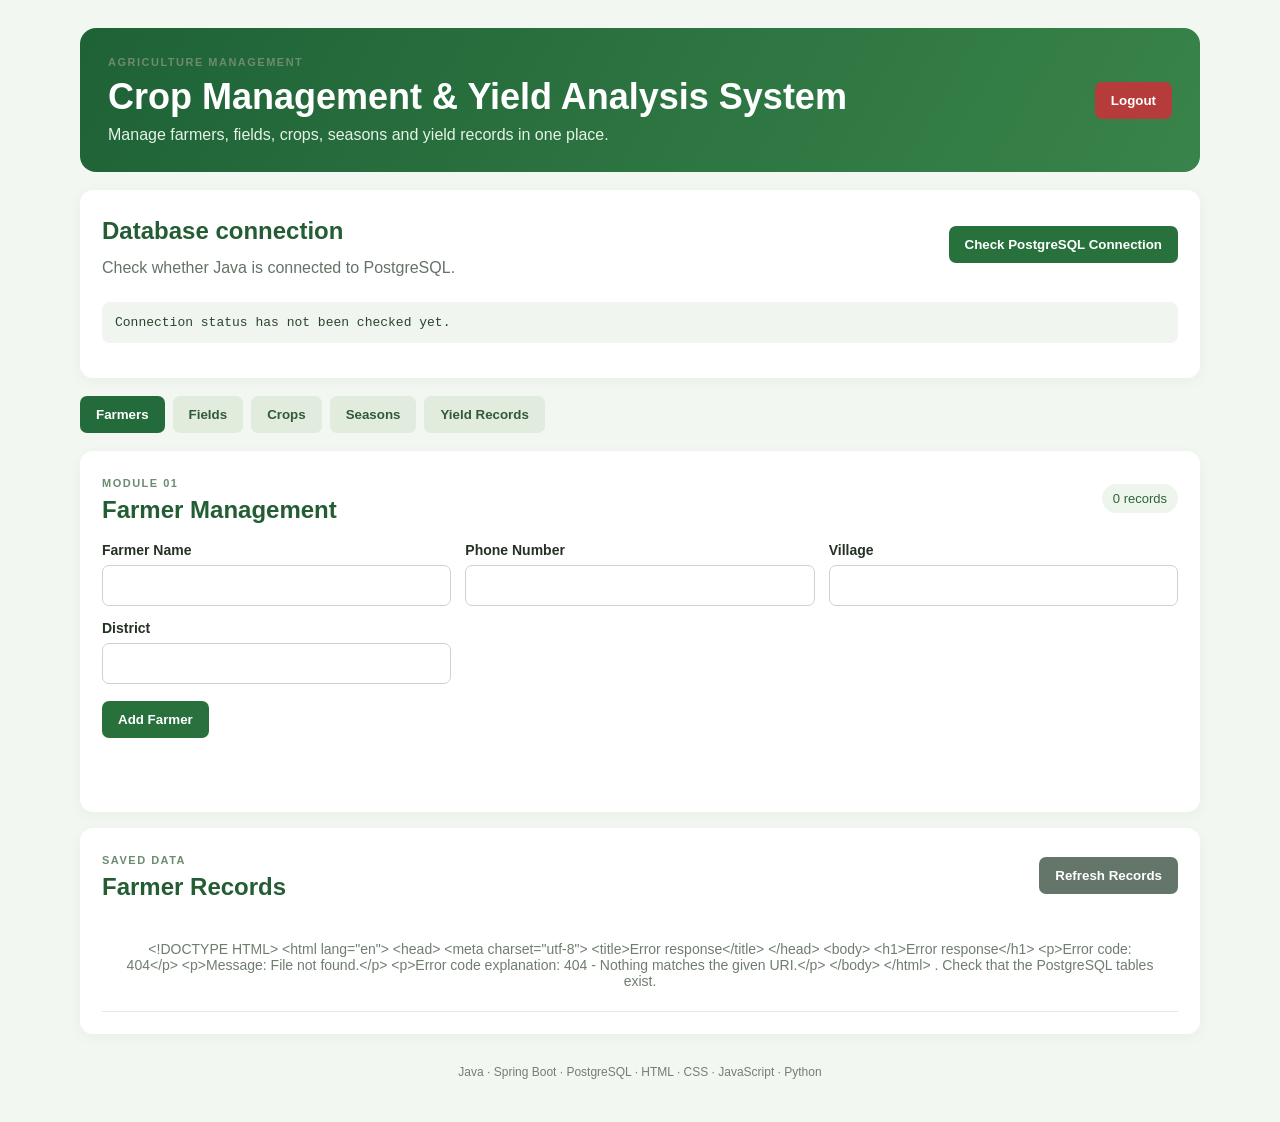
==== src/main/resources/static/index.html @ 635ce9d0 "Prepare agriculture crop management project" ====
<!DOCTYPE html>
<html lang="en">
<head>
  <meta charset="UTF-8"><meta name="viewport" content="width=device-width, initial-scale=1.0">
  <title>Agriculture Crop Management and Yield Analysis</title><link rel="stylesheet" href="style.css">
</head>
<body>
  <main class="container">
    <header class="dashboard-header"><div><div class="eyebrow">AGRICULTURE MANAGEMENT</div><h1>Crop Management & Yield Analysis System</h1><p>Manage farmers, fields, crops, seasons and yield records in one place.</p></div><form action="/api/auth/logout" method="post"><button type="submit" class="logout-button">Logout</button></form></header>
    <section class="panel connection"><div><h2>Database connection</h2><p>Check whether Java is connected to PostgreSQL.</p></div><button id="healthButton" type="button">Check PostgreSQL Connection</button><pre id="healthResult">Connection status has not been checked yet.</pre></section>
    <nav id="moduleTabs" class="tabs" aria-label="Project modules">
      <button class="tab active" data-module="farmers">Farmers</button><button class="tab" data-module="fields">Fields</button><button class="tab" data-module="crops">Crops</button><button class="tab" data-module="seasons">Seasons</button><button class="tab" data-module="yield-records">Yield Records</button>
    </nav>
    <section class="panel">
      <div class="section-heading"><div><span class="eyebrow" id="moduleEyebrow">MODULE 01</span><h2 id="formTitle">Farmer Management</h2></div><span class="count" id="recordCount">0 records</span></div>
      <form id="recordForm"><input type="hidden" id="recordId"><div id="formFields" class="form-grid"></div><div class="form-actions"><button type="submit" id="saveButton">Add Farmer</button><button type="button" class="secondary" id="cancelButton" hidden>Cancel Edit</button></div></form>
      <p id="formMessage" role="status" aria-live="polite"></p>
    </section>
    <section class="panel">
      <div class="section-heading"><div><span class="eyebrow">SAVED DATA</span><h2 id="tableTitle">Farmer Records</h2></div><button type="button" class="secondary" id="refreshButton">Refresh Records</button></div>
      <div class="table-wrap"><table><thead id="tableHead"></thead><tbody id="tableBody"><tr><td>Loading records...</td></tr></tbody></table></div>
    </section>
    <footer>Java · Spring Boot · PostgreSQL · HTML · CSS · JavaScript · Python</footer>
  </main>
  <script src="script.js"></script>
</body></html>
---- src/main/resources/static/style.css ----
:root{font-family:Arial,sans-serif;color:#243124;background:#f3f7f1}*{box-sizing:border-box}body{margin:0}.container{width:min(1120px,94%);margin:28px auto}header{background:linear-gradient(120deg,#1e6236,#39844a);color:white;padding:28px;border-radius:16px;margin-bottom:18px}header h1{margin:8px 0;font-size:clamp(24px,4vw,36px)}header p{margin:0;color:#e5f3e5}.eyebrow{font-size:11px;letter-spacing:1.5px;font-weight:700;color:#6c8b70}.panel{background:white;padding:22px;border-radius:13px;margin:16px 0;box-shadow:0 3px 14px #17351c0b}.panel h2{margin:5px 0 14px;color:#245d34}.connection{display:grid;grid-template-columns:1fr auto;align-items:center;gap:12px}.connection p{margin:0;color:#657267}.connection pre{grid-column:1/-1}button{border:0;background:#28713d;color:white;padding:11px 16px;border-radius:7px;cursor:pointer;font-weight:600}button:hover{filter:brightness(.94)}button:disabled{opacity:.5;cursor:not-allowed}.secondary{background:#64766a}.danger{background:#b63c3c}.tabs{display:flex;flex-wrap:wrap;gap:8px;margin:18px 0}.tab{background:#e1ecdf;color:#31593a}.tab.active{background:#246b3b;color:white}.section-heading{display:flex;justify-content:space-between;gap:15px;align-items:center;margin-bottom:18px}.section-heading h2{margin:5px 0 0}.count{background:#edf5ed;color:#31633b;padding:7px 11px;border-radius:20px;font-size:13px}.form-grid{display:grid;grid-template-columns:repeat(3,minmax(0,1fr));gap:14px}label{display:grid;gap:7px;font-weight:600;font-size:14px}input,select{width:100%;padding:11px;border:1px solid #cbd5c9;border-radius:7px;background:white;font-size:15px;color:#243124}input:focus,select:focus{outline:2px solid #9ac4a1;border-color:#438652}.form-actions{margin-top:17px}.form-actions button{margin-right:6px}#formMessage{font-weight:600;color:#28713d;min-height:20px}pre{background:#f1f5f0;padding:13px;border-radius:8px;white-space:pre-wrap;overflow-wrap:anywhere;color:#29452e}.table-wrap{overflow-x:auto}table{width:100%;border-collapse:collapse;min-width:600px}th,td{text-align:left;border-bottom:1px solid #e4eae2;padding:12px 10px;font-size:14px}th{background:#edf5ed;color:#315b38}td button{padding:7px 10px;margin:2px;font-size:12px}.empty{text-align:center;color:#6f7d70;padding:22px}footer{text-align:center;color:#718071;font-size:12px;padding:15px}@media(max-width:720px){.connection{grid-template-columns:1fr}.connection button{justify-self:start}.form-grid{grid-template-columns:1fr 1fr}.panel{padding:16px}}@media(max-width:480px){.form-grid{grid-template-columns:1fr}.section-heading{align-items:flex-start;flex-direction:column}}

.dashboard-header{display:flex;justify-content:space-between;align-items:center;gap:20px}.logout-button{background:#b63c3c;white-space:nowrap}@media(max-width:480px){.dashboard-header{align-items:flex-start;flex-direction:column}}
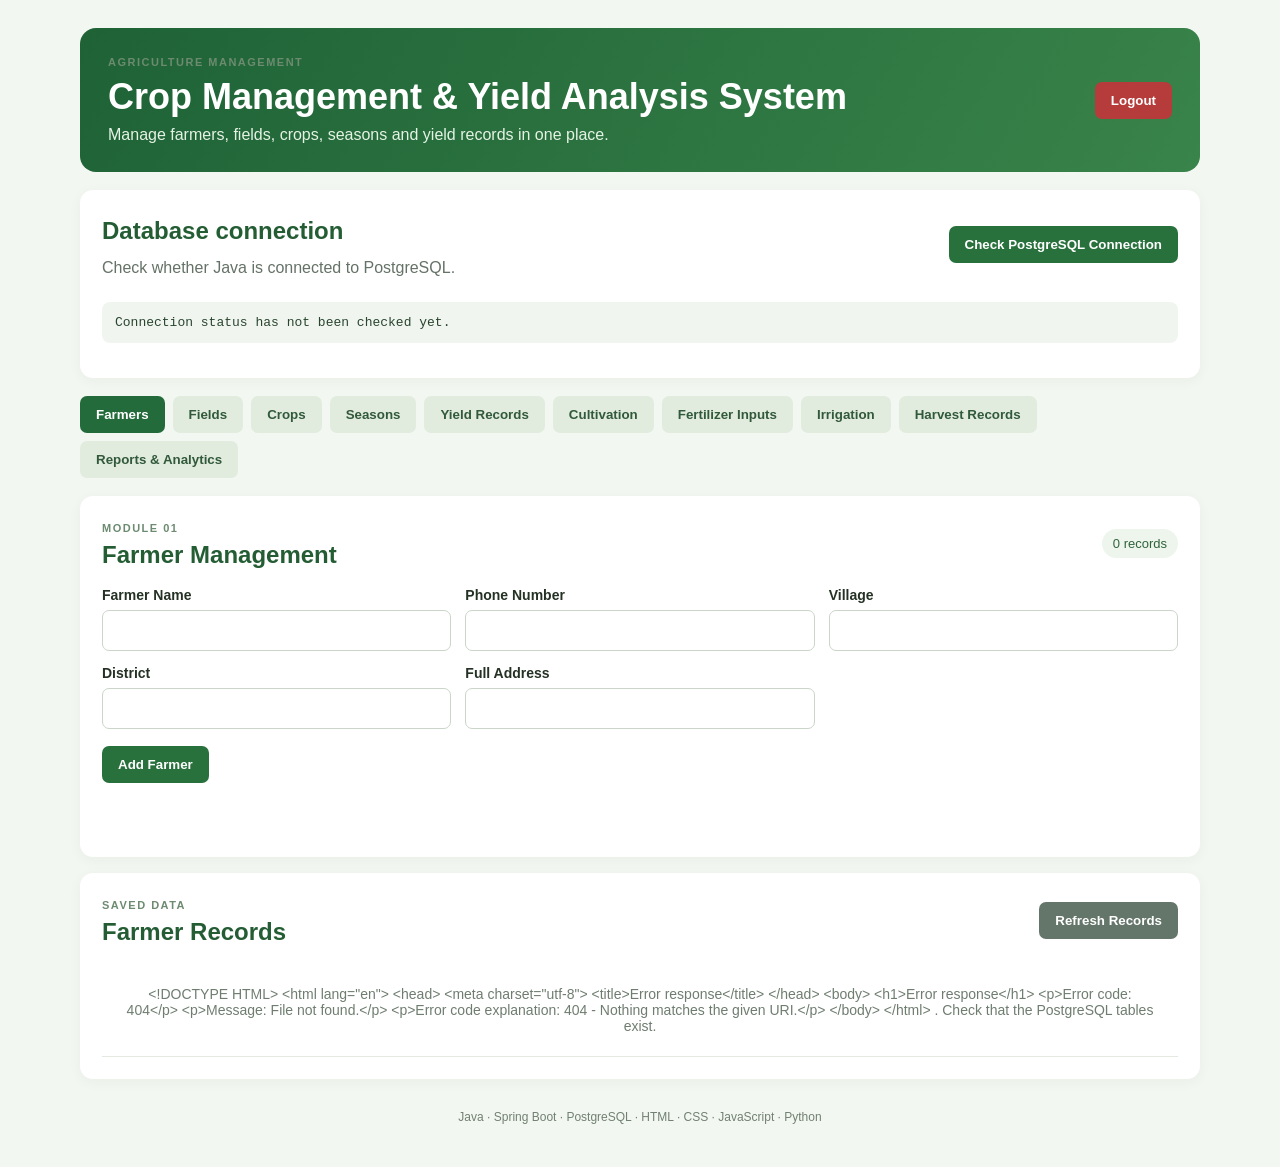
==== commit bddfd4c8: "Add agriculture activity and reports features" ====
--- a/src/main/resources/static/index.html
+++ b/src/main/resources/static/index.html
@@ -9,14 +9,26 @@
     <header class="dashboard-header"><div><div class="eyebrow">AGRICULTURE MANAGEMENT</div><h1>Crop Management & Yield Analysis System</h1><p>Manage farmers, fields, crops, seasons and yield records in one place.</p></div><form action="/api/auth/logout" method="post"><button type="submit" class="logout-button">Logout</button></form></header>
     <section class="panel connection"><div><h2>Database connection</h2><p>Check whether Java is connected to PostgreSQL.</p></div><button id="healthButton" type="button">Check PostgreSQL Connection</button><pre id="healthResult">Connection status has not been checked yet.</pre></section>
     <nav id="moduleTabs" class="tabs" aria-label="Project modules">
-      <button class="tab active" data-module="farmers">Farmers</button><button class="tab" data-module="fields">Fields</button><button class="tab" data-module="crops">Crops</button><button class="tab" data-module="seasons">Seasons</button><button class="tab" data-module="yield-records">Yield Records</button>
+      <button class="tab active" data-module="farmers">Farmers</button><button class="tab" data-module="fields">Fields</button><button class="tab" data-module="crops">Crops</button><button class="tab" data-module="seasons">Seasons</button><button class="tab" data-module="yield-records">Yield Records</button><button class="tab" data-module="cultivation">Cultivation</button><button class="tab" data-module="fertilizers">Fertilizer Inputs</button><button class="tab" data-module="irrigation">Irrigation</button><button class="tab" data-module="harvests">Harvest Records</button><button class="tab" data-module="reports">Reports & Analytics</button>
     </nav>
-    <section class="panel">
+    <section id="reportsPanel" class="panel" hidden>
+  <div class="section-heading">
+    <div>
+      <span class="eyebrow">PROJECT ANALYTICS</span>
+      <h2>Reports & Analytics</h2>
+      <p>Overview of harvest, expenses, revenue and farm productivity.</p>
+    </div>
+    <button type="button" id="reportsRefreshButton">Refresh Reports</button>
+  </div>
+  <p id="reportsMessage" role="status"></p>
+  <div id="reportsCards" class="reports-grid"></div>
+</section>
+<section id="managementPanel" class="panel">
       <div class="section-heading"><div><span class="eyebrow" id="moduleEyebrow">MODULE 01</span><h2 id="formTitle">Farmer Management</h2></div><span class="count" id="recordCount">0 records</span></div>
       <form id="recordForm"><input type="hidden" id="recordId"><div id="formFields" class="form-grid"></div><div class="form-actions"><button type="submit" id="saveButton">Add Farmer</button><button type="button" class="secondary" id="cancelButton" hidden>Cancel Edit</button></div></form>
       <p id="formMessage" role="status" aria-live="polite"></p>
     </section>
-    <section class="panel">
+    <section id="recordsPanel" class="panel">
       <div class="section-heading"><div><span class="eyebrow">SAVED DATA</span><h2 id="tableTitle">Farmer Records</h2></div><button type="button" class="secondary" id="refreshButton">Refresh Records</button></div>
       <div class="table-wrap"><table><thead id="tableHead"></thead><tbody id="tableBody"><tr><td>Loading records...</td></tr></tbody></table></div>
     </section>
--- a/src/main/resources/static/style.css
+++ b/src/main/resources/static/style.css
@@ -1,3 +1,58 @@
-:root{font-family:Arial,sans-serif;color:#243124;background:#f3f7f1}*{box-sizing:border-box}body{margin:0}.container{width:min(1120px,94%);margin:28px auto}header{background:linear-gradient(120deg,#1e6236,#39844a);color:white;padding:28px;border-radius:16px;margin-bottom:18px}header h1{margin:8px 0;font-size:clamp(24px,4vw,36px)}header p{margin:0;color:#e5f3e5}.eyebrow{font-size:11px;letter-spacing:1.5px;font-weight:700;color:#6c8b70}.panel{background:white;padding:22px;border-radius:13px;margin:16px 0;box-shadow:0 3px 14px #17351c0b}.panel h2{margin:5px 0 14px;color:#245d34}.connection{display:grid;grid-template-columns:1fr auto;align-items:center;gap:12px}.connection p{margin:0;color:#657267}.connection pre{grid-column:1/-1}button{border:0;background:#28713d;color:white;padding:11px 16px;border-radius:7px;cursor:pointer;font-weight:600}button:hover{filter:brightness(.94)}button:disabled{opacity:.5;cursor:not-allowed}.secondary{background:#64766a}.danger{background:#b63c3c}.tabs{display:flex;flex-wrap:wrap;gap:8px;margin:18px 0}.tab{background:#e1ecdf;color:#31593a}.tab.active{background:#246b3b;color:white}.section-heading{display:flex;justify-content:space-between;gap:15px;align-items:center;margin-bottom:18px}.section-heading h2{margin:5px 0 0}.count{background:#edf5ed;color:#31633b;padding:7px 11px;border-radius:20px;font-size:13px}.form-grid{display:grid;grid-template-columns:repeat(3,minmax(0,1fr));gap:14px}label{display:grid;gap:7px;font-weight:600;font-size:14px}input,select{width:100%;padding:11px;border:1px solid #cbd5c9;border-radius:7px;background:white;font-size:15px;color:#243124}input:focus,select:focus{outline:2px solid #9ac4a1;border-color:#438652}.form-actions{margin-top:17px}.form-actions button{margin-right:6px}#formMessage{font-weight:600;color:#28713d;min-height:20px}pre{background:#f1f5f0;padding:13px;border-radius:8px;white-space:pre-wrap;overflow-wrap:anywhere;color:#29452e}.table-wrap{overflow-x:auto}table{width:100%;border-collapse:collapse;min-width:600px}th,td{text-align:left;border-bottom:1px solid #e4eae2;padding:12px 10px;font-size:14px}th{background:#edf5ed;color:#315b38}td button{padding:7px 10px;margin:2px;font-size:12px}.empty{text-align:center;color:#6f7d70;padding:22px}footer{text-align:center;color:#718071;font-size:12px;padding:15px}@media(max-width:720px){.connection{grid-template-columns:1fr}.connection button{justify-self:start}.form-grid{grid-template-columns:1fr 1fr}.panel{padding:16px}}@media(max-width:480px){.form-grid{grid-template-columns:1fr}.section-heading{align-items:flex-start;flex-direction:column}}
+﻿:root{font-family:Arial,sans-serif;color:#243124;background:#f3f7f1}*{box-sizing:border-box}body{margin:0}.container{width:min(1120px,94%);margin:28px auto}header{background:linear-gradient(120deg,#1e6236,#39844a);color:white;padding:28px;border-radius:16px;margin-bottom:18px}header h1{margin:8px 0;font-size:clamp(24px,4vw,36px)}header p{margin:0;color:#e5f3e5}.eyebrow{font-size:11px;letter-spacing:1.5px;font-weight:700;color:#6c8b70}.panel{background:white;padding:22px;border-radius:13px;margin:16px 0;box-shadow:0 3px 14px #17351c0b}.panel h2{margin:5px 0 14px;color:#245d34}.connection{display:grid;grid-template-columns:1fr auto;align-items:center;gap:12px}.connection p{margin:0;color:#657267}.connection pre{grid-column:1/-1}button{border:0;background:#28713d;color:white;padding:11px 16px;border-radius:7px;cursor:pointer;font-weight:600}button:hover{filter:brightness(.94)}button:disabled{opacity:.5;cursor:not-allowed}.secondary{background:#64766a}.danger{background:#b63c3c}.tabs{display:flex;flex-wrap:wrap;gap:8px;margin:18px 0}.tab{background:#e1ecdf;color:#31593a}.tab.active{background:#246b3b;color:white}.section-heading{display:flex;justify-content:space-between;gap:15px;align-items:center;margin-bottom:18px}.section-heading h2{margin:5px 0 0}.count{background:#edf5ed;color:#31633b;padding:7px 11px;border-radius:20px;font-size:13px}.form-grid{display:grid;grid-template-columns:repeat(3,minmax(0,1fr));gap:14px}label{display:grid;gap:7px;font-weight:600;font-size:14px}input,select{width:100%;padding:11px;border:1px solid #cbd5c9;border-radius:7px;background:white;font-size:15px;color:#243124}input:focus,select:focus{outline:2px solid #9ac4a1;border-color:#438652}.form-actions{margin-top:17px}.form-actions button{margin-right:6px}#formMessage{font-weight:600;color:#28713d;min-height:20px}pre{background:#f1f5f0;padding:13px;border-radius:8px;white-space:pre-wrap;overflow-wrap:anywhere;color:#29452e}.table-wrap{overflow-x:auto}table{width:100%;border-collapse:collapse;min-width:600px}th,td{text-align:left;border-bottom:1px solid #e4eae2;padding:12px 10px;font-size:14px}th{background:#edf5ed;color:#315b38}td button{padding:7px 10px;margin:2px;font-size:12px}.empty{text-align:center;color:#6f7d70;padding:22px}footer{text-align:center;color:#718071;font-size:12px;padding:15px}@media(max-width:720px){.connection{grid-template-columns:1fr}.connection button{justify-self:start}.form-grid{grid-template-columns:1fr 1fr}.panel{padding:16px}}@media(max-width:480px){.form-grid{grid-template-columns:1fr}.section-heading{align-items:flex-start;flex-direction:column}}
 
 .dashboard-header{display:flex;justify-content:space-between;align-items:center;gap:20px}.logout-button{background:#b63c3c;white-space:nowrap}@media(max-width:480px){.dashboard-header{align-items:flex-start;flex-direction:column}}
+
+/* Reports and Analytics Dashboard */
+.reports-grid {
+  display: grid;
+  grid-template-columns: repeat(3, minmax(0, 1fr));
+  gap: 16px;
+  margin-top: 20px;
+}
+
+.report-card {
+  background: #f4f8f2;
+  border: 1px solid #dce9da;
+  border-radius: 12px;
+  padding: 20px;
+  min-width: 0;
+}
+
+.report-label {
+  color: #54715a;
+  font-size: 14px;
+  margin: 0 0 12px;
+}
+
+.report-value {
+  color: #216b38;
+  font-size: 23px;
+  font-weight: 700;
+  overflow-wrap: anywhere;
+  margin: 0 0 9px;
+}
+
+.report-note {
+  color: #718071;
+  font-size: 12px;
+  margin: 0;
+  line-height: 1.5;
+}
+
+#reportsMessage {
+  color: #28713d;
+  font-weight: 600;
+  min-height: 20px;
+}
+
+@media(max-width:720px) {
+  .reports-grid {
+    grid-template-columns: repeat(2, minmax(0, 1fr));
+  }
+}
+
+@media(max-width:480px) {
+  .reports-grid {
+    grid-template-columns: 1fr;
+  }
+}
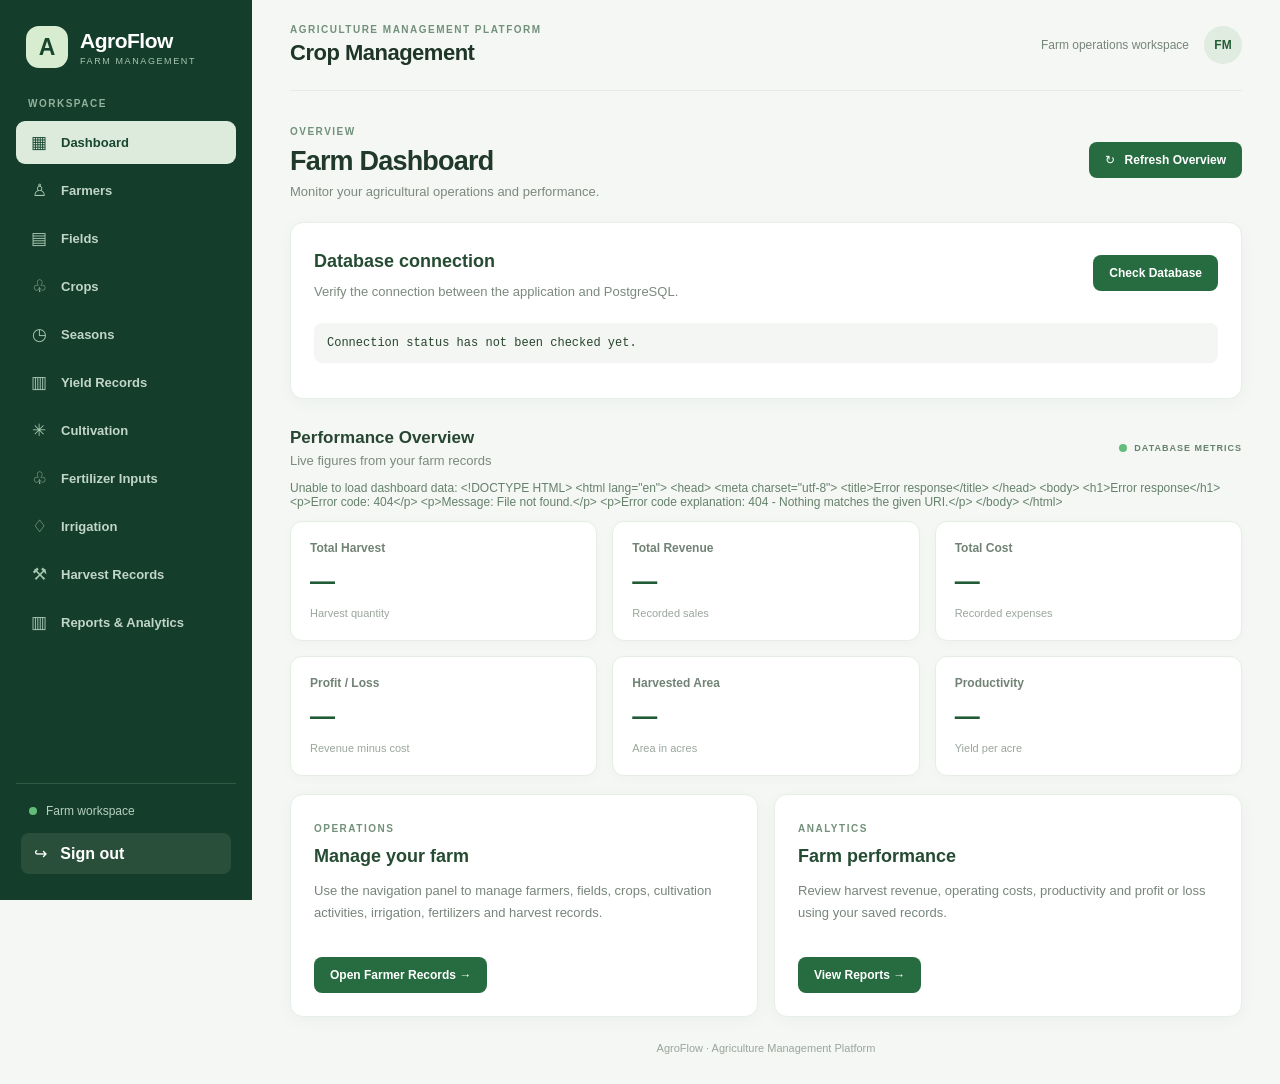
==== commit f91c8ece: "Redesign agriculture dashboard with modern SaaS UI" ====
--- a/src/main/resources/static/index.html
+++ b/src/main/resources/static/index.html
@@ -1,38 +1,140 @@
-<!DOCTYPE html>
+﻿<!DOCTYPE html>
 <html lang="en">
 <head>
-  <meta charset="UTF-8"><meta name="viewport" content="width=device-width, initial-scale=1.0">
-  <title>Agriculture Crop Management and Yield Analysis</title><link rel="stylesheet" href="style.css">
+  <meta charset="UTF-8">
+  <meta name="viewport" content="width=device-width, initial-scale=1.0">
+  <meta name="theme-color" content="#153d2b">
+  <title>AgroFlow | Agriculture Management</title>
+  <link rel="stylesheet" href="style.css">
 </head>
 <body>
-  <main class="container">
-    <header class="dashboard-header"><div><div class="eyebrow">AGRICULTURE MANAGEMENT</div><h1>Crop Management & Yield Analysis System</h1><p>Manage farmers, fields, crops, seasons and yield records in one place.</p></div><form action="/api/auth/logout" method="post"><button type="submit" class="logout-button">Logout</button></form></header>
-    <section class="panel connection"><div><h2>Database connection</h2><p>Check whether Java is connected to PostgreSQL.</p></div><button id="healthButton" type="button">Check PostgreSQL Connection</button><pre id="healthResult">Connection status has not been checked yet.</pre></section>
-    <nav id="moduleTabs" class="tabs" aria-label="Project modules">
-      <button class="tab active" data-module="farmers">Farmers</button><button class="tab" data-module="fields">Fields</button><button class="tab" data-module="crops">Crops</button><button class="tab" data-module="seasons">Seasons</button><button class="tab" data-module="yield-records">Yield Records</button><button class="tab" data-module="cultivation">Cultivation</button><button class="tab" data-module="fertilizers">Fertilizer Inputs</button><button class="tab" data-module="irrigation">Irrigation</button><button class="tab" data-module="harvests">Harvest Records</button><button class="tab" data-module="reports">Reports & Analytics</button>
-    </nav>
-    <section id="reportsPanel" class="panel" hidden>
-  <div class="section-heading">
-    <div>
-      <span class="eyebrow">PROJECT ANALYTICS</span>
-      <h2>Reports & Analytics</h2>
-      <p>Overview of harvest, expenses, revenue and farm productivity.</p>
-    </div>
-    <button type="button" id="reportsRefreshButton">Refresh Reports</button>
+  <div class="app-layout">
+    <aside class="sidebar">
+      <a class="brand" href="#" aria-label="AgroFlow home">
+        <span class="brand-mark">A</span>
+        <span><strong>AgroFlow</strong><small>FARM MANAGEMENT</small></span>
+      </a>
+
+      <div class="sidebar-label">WORKSPACE</div>
+      <nav id="moduleTabs" class="side-nav" aria-label="Project modules">
+        <button class="tab active" data-module="dashboard"><span>▦</span> Dashboard</button>
+        <button class="tab" data-module="farmers"><span>♙</span> Farmers</button>
+        <button class="tab" data-module="fields"><span>▤</span> Fields</button>
+        <button class="tab" data-module="crops"><span>♧</span> Crops</button>
+        <button class="tab" data-module="seasons"><span>◷</span> Seasons</button>
+        <button class="tab" data-module="yield-records"><span>▥</span> Yield Records</button>
+        <button class="tab" data-module="cultivation"><span>✳</span> Cultivation</button>
+        <button class="tab" data-module="fertilizers"><span>♧</span> Fertilizer Inputs</button>
+        <button class="tab" data-module="irrigation"><span>♢</span> Irrigation</button>
+        <button class="tab" data-module="harvests"><span>⚒</span> Harvest Records</button>
+        <button class="tab" data-module="reports"><span>▥</span> Reports & Analytics</button>
+      </nav>
+
+      <div class="sidebar-bottom">
+        <div class="sidebar-status"><span class="status-dot"></span><span>Farm workspace</span></div>
+        <form action="/api/auth/logout" method="post">
+          <button type="submit" class="logout-button">↪ &nbsp; Sign out</button>
+        </form>
+      </div>
+    </aside>
+
+    <main class="main-content">
+      <header class="topbar">
+        <div>
+          <div class="eyebrow">AGRICULTURE MANAGEMENT PLATFORM</div>
+          <h1>Crop Management</h1>
+        </div>
+        <div class="topbar-right">
+          <div class="topbar-date">Farm operations workspace</div>
+          <div class="user-avatar">FM</div>
+        </div>
+      </header>
+
+      <section id="dashboardPanel" class="dashboard-panel">
+        <div class="welcome-section">
+          <div>
+            <span class="eyebrow">OVERVIEW</span>
+            <h2>Farm Dashboard</h2>
+            <p>Monitor your agricultural operations and performance.</p>
+          </div>
+          <button type="button" id="dashboardRefreshButton" class="secondary">↻ &nbsp; Refresh Overview</button>
+        </div>
+
+        <section class="connection panel">
+          <div>
+            <h2>Database connection</h2>
+            <p>Verify the connection between the application and PostgreSQL.</p>
+          </div>
+          <button id="healthButton" type="button">Check Database</button>
+          <pre id="healthResult">Connection status has not been checked yet.</pre>
+        </section>
+
+        <div class="metrics-heading">
+          <div><h2>Performance Overview</h2><p>Live figures from your farm records</p></div>
+          <span class="live-label"><span class="status-dot"></span> DATABASE METRICS</span>
+        </div>
+        <p id="dashboardMessage" class="dashboard-message" role="status">Loading farm performance...</p>
+        <div id="dashboardCards" class="dashboard-metrics">
+          <article class="metric-card"><span>Total Harvest</span><strong>—</strong><small>Harvest quantity</small></article>
+          <article class="metric-card"><span>Total Revenue</span><strong>—</strong><small>Recorded sales</small></article>
+          <article class="metric-card"><span>Total Cost</span><strong>—</strong><small>Recorded expenses</small></article>
+          <article class="metric-card"><span>Profit / Loss</span><strong>—</strong><small>Revenue minus cost</small></article>
+          <article class="metric-card"><span>Harvested Area</span><strong>—</strong><small>Area in acres</small></article>
+          <article class="metric-card"><span>Productivity</span><strong>—</strong><small>Yield per acre</small></article>
+        </div>
+
+        <div class="dashboard-lower">
+          <section class="panel dashboard-info">
+            <span class="eyebrow">OPERATIONS</span>
+            <h2>Manage your farm</h2>
+            <p>Use the navigation panel to manage farmers, fields, crops, cultivation activities, irrigation, fertilizers and harvest records.</p>
+            <button type="button" class="primary-action" id="openFarmersButton">Open Farmer Records →</button>
+          </section>
+          <section class="panel dashboard-info">
+            <span class="eyebrow">ANALYTICS</span>
+            <h2>Farm performance</h2>
+            <p>Review harvest revenue, operating costs, productivity and profit or loss using your saved records.</p>
+            <button type="button" class="secondary" id="openReportsButton">View Reports →</button>
+          </section>
+        </div>
+      </section>
+
+      <section id="reportsPanel" class="panel" hidden>
+        <div class="section-heading">
+          <div><span class="eyebrow">PROJECT ANALYTICS</span><h2>Reports & Analytics</h2><p>Overview of harvest, expenses, revenue and farm productivity.</p></div>
+          <button type="button" id="reportsRefreshButton">Refresh Reports</button>
+        </div>
+        <p id="reportsMessage" role="status"></p>
+        <div id="reportsCards" class="reports-grid"></div>
+      </section>
+
+      <section id="managementPanel" class="panel" hidden>
+        <div class="section-heading">
+          <div><span class="eyebrow" id="moduleEyebrow">MODULE 01</span><h2 id="formTitle">Farmer Management</h2></div>
+          <span class="count" id="recordCount">0 records</span>
+        </div>
+        <form id="recordForm">
+          <input type="hidden" id="recordId">
+          <div id="formFields" class="form-grid"></div>
+          <div class="form-actions">
+            <button type="submit" id="saveButton">Add Farmer</button>
+            <button type="button" class="secondary" id="cancelButton" hidden>Cancel Edit</button>
+          </div>
+        </form>
+        <p id="formMessage" role="status" aria-live="polite"></p>
+      </section>
+
+      <section id="recordsPanel" class="panel" hidden>
+        <div class="section-heading">
+          <div><span class="eyebrow">SAVED DATA</span><h2 id="tableTitle">Farmer Records</h2></div>
+          <button type="button" class="secondary" id="refreshButton">Refresh Records</button>
+        </div>
+        <div class="table-wrap"><table><thead id="tableHead"></thead><tbody id="tableBody"><tr><td>Loading records...</td></tr></tbody></table></div>
+      </section>
+
+      <footer>AgroFlow · Agriculture Management Platform</footer>
+    </main>
   </div>
-  <p id="reportsMessage" role="status"></p>
-  <div id="reportsCards" class="reports-grid"></div>
-</section>
-<section id="managementPanel" class="panel">
-      <div class="section-heading"><div><span class="eyebrow" id="moduleEyebrow">MODULE 01</span><h2 id="formTitle">Farmer Management</h2></div><span class="count" id="recordCount">0 records</span></div>
-      <form id="recordForm"><input type="hidden" id="recordId"><div id="formFields" class="form-grid"></div><div class="form-actions"><button type="submit" id="saveButton">Add Farmer</button><button type="button" class="secondary" id="cancelButton" hidden>Cancel Edit</button></div></form>
-      <p id="formMessage" role="status" aria-live="polite"></p>
-    </section>
-    <section id="recordsPanel" class="panel">
-      <div class="section-heading"><div><span class="eyebrow">SAVED DATA</span><h2 id="tableTitle">Farmer Records</h2></div><button type="button" class="secondary" id="refreshButton">Refresh Records</button></div>
-      <div class="table-wrap"><table><thead id="tableHead"></thead><tbody id="tableBody"><tr><td>Loading records...</td></tr></tbody></table></div>
-    </section>
-    <footer>Java · Spring Boot · PostgreSQL · HTML · CSS · JavaScript · Python</footer>
-  </main>
   <script src="script.js"></script>
-</body></html>
+</body>
+</html>
--- a/src/main/resources/static/style.css
+++ b/src/main/resources/static/style.css
@@ -1,58 +1,119 @@
-﻿:root{font-family:Arial,sans-serif;color:#243124;background:#f3f7f1}*{box-sizing:border-box}body{margin:0}.container{width:min(1120px,94%);margin:28px auto}header{background:linear-gradient(120deg,#1e6236,#39844a);color:white;padding:28px;border-radius:16px;margin-bottom:18px}header h1{margin:8px 0;font-size:clamp(24px,4vw,36px)}header p{margin:0;color:#e5f3e5}.eyebrow{font-size:11px;letter-spacing:1.5px;font-weight:700;color:#6c8b70}.panel{background:white;padding:22px;border-radius:13px;margin:16px 0;box-shadow:0 3px 14px #17351c0b}.panel h2{margin:5px 0 14px;color:#245d34}.connection{display:grid;grid-template-columns:1fr auto;align-items:center;gap:12px}.connection p{margin:0;color:#657267}.connection pre{grid-column:1/-1}button{border:0;background:#28713d;color:white;padding:11px 16px;border-radius:7px;cursor:pointer;font-weight:600}button:hover{filter:brightness(.94)}button:disabled{opacity:.5;cursor:not-allowed}.secondary{background:#64766a}.danger{background:#b63c3c}.tabs{display:flex;flex-wrap:wrap;gap:8px;margin:18px 0}.tab{background:#e1ecdf;color:#31593a}.tab.active{background:#246b3b;color:white}.section-heading{display:flex;justify-content:space-between;gap:15px;align-items:center;margin-bottom:18px}.section-heading h2{margin:5px 0 0}.count{background:#edf5ed;color:#31633b;padding:7px 11px;border-radius:20px;font-size:13px}.form-grid{display:grid;grid-template-columns:repeat(3,minmax(0,1fr));gap:14px}label{display:grid;gap:7px;font-weight:600;font-size:14px}input,select{width:100%;padding:11px;border:1px solid #cbd5c9;border-radius:7px;background:white;font-size:15px;color:#243124}input:focus,select:focus{outline:2px solid #9ac4a1;border-color:#438652}.form-actions{margin-top:17px}.form-actions button{margin-right:6px}#formMessage{font-weight:600;color:#28713d;min-height:20px}pre{background:#f1f5f0;padding:13px;border-radius:8px;white-space:pre-wrap;overflow-wrap:anywhere;color:#29452e}.table-wrap{overflow-x:auto}table{width:100%;border-collapse:collapse;min-width:600px}th,td{text-align:left;border-bottom:1px solid #e4eae2;padding:12px 10px;font-size:14px}th{background:#edf5ed;color:#315b38}td button{padding:7px 10px;margin:2px;font-size:12px}.empty{text-align:center;color:#6f7d70;padding:22px}footer{text-align:center;color:#718071;font-size:12px;padding:15px}@media(max-width:720px){.connection{grid-template-columns:1fr}.connection button{justify-self:start}.form-grid{grid-template-columns:1fr 1fr}.panel{padding:16px}}@media(max-width:480px){.form-grid{grid-template-columns:1fr}.section-heading{align-items:flex-start;flex-direction:column}}
-
-.dashboard-header{display:flex;justify-content:space-between;align-items:center;gap:20px}.logout-button{background:#b63c3c;white-space:nowrap}@media(max-width:480px){.dashboard-header{align-items:flex-start;flex-direction:column}}
-
-/* Reports and Analytics Dashboard */
-.reports-grid {
-  display: grid;
-  grid-template-columns: repeat(3, minmax(0, 1fr));
-  gap: 16px;
-  margin-top: 20px;
+﻿:root {
+  font-family: Inter, "Segoe UI", Arial, sans-serif;
+  color: #24352b;
+  background: #f4f7f4;
+  font-synthesis: none;
 }
-
-.report-card {
-  background: #f4f8f2;
-  border: 1px solid #dce9da;
-  border-radius: 12px;
-  padding: 20px;
-  min-width: 0;
+* { box-sizing: border-box; }
+[hidden] { display: none !important; }
+body { margin: 0; }
+button { border: 0; cursor: pointer; font: inherit; font-weight: 600; transition: .2s ease; }
+button:hover { filter: brightness(.94); transform: translateY(-1px); }
+button:disabled { opacity: .5; cursor: not-allowed; }
+.app-layout { min-height: 100vh; }
+.sidebar {
+  position: fixed; inset: 0 auto 0 0; width: 252px;
+  background: #153d2b; color: #fff; padding: 26px 16px;
+  display: flex; flex-direction: column; z-index: 10;
 }
-
-.report-label {
-  color: #54715a;
-  font-size: 14px;
-  margin: 0 0 12px;
+.brand { display: flex; align-items: center; gap: 12px; padding: 0 10px 30px; color: white; text-decoration: none; }
+.brand-mark { width: 42px; height: 42px; display: grid; place-items: center; border-radius: 13px; background: #d8edcf; color: #17452e; font-size: 23px; font-weight: 800; }
+.brand strong { display: block; font-size: 21px; letter-spacing: -.5px; }
+.brand small { display: block; color: #a9c7b4; font-size: 9px; letter-spacing: 1.6px; margin-top: 3px; }
+.sidebar-label { color: #91b29d; font-size: 10px; font-weight: 700; letter-spacing: 1.5px; padding: 0 12px 12px; }
+.side-nav { display: flex; flex-direction: column; gap: 5px; overflow-y: auto; }
+.side-nav .tab {
+  display: flex; align-items: center; gap: 12px; width: 100%;
+  text-align: left; background: transparent; color: #c1d5c8;
+  padding: 11px 13px; border-radius: 9px; font-size: 13px;
 }
-
-.report-value {
-  color: #216b38;
-  font-size: 23px;
-  font-weight: 700;
-  overflow-wrap: anywhere;
-  margin: 0 0 9px;
+.side-nav .tab span { width: 20px; text-align: center; font-size: 17px; color: #a5c8af; }
+.side-nav .tab:hover { background: #214d37; color: white; }
+.side-nav .tab.active { background: #dcebdc; color: #19472f; }
+.side-nav .tab.active span { color: #19472f; }
+.sidebar-bottom { margin-top: auto; padding: 20px 5px 0; border-top: 1px solid #315944; }
+.sidebar-status { display: flex; align-items: center; gap: 9px; color: #b7d0bf; font-size: 12px; padding: 0 8px 15px; }
+.status-dot { display: inline-block; width: 8px; height: 8px; border-radius: 50%; background: #63bd7a; flex: 0 0 auto; }
+.logout-button { width: 100%; background: #294f3a; color: white; text-align: left; padding: 11px 13px; border-radius: 8px; }
+.main-content { margin-left: 252px; padding: 0 38px 20px; min-height: 100vh; }
+.topbar { min-height: 91px; display: flex; align-items: center; justify-content: space-between; gap: 18px; border-bottom: 1px solid #e5ebe5; margin-bottom: 30px; }
+.topbar h1 { font-size: 22px; margin: 5px 0 0; color: #1e3527; letter-spacing: -.5px; }
+.eyebrow { font-size: 10px; letter-spacing: 1.5px; font-weight: 750; color: #73907a; }
+.topbar-right { display: flex; align-items: center; gap: 15px; }
+.topbar-date { color: #77857b; font-size: 12px; }
+.user-avatar { width: 38px; height: 38px; display: grid; place-items: center; border-radius: 50%; background: #e0ecdf; color: #245d37; font-size: 12px; font-weight: 800; }
+.welcome-section { display: flex; align-items: center; justify-content: space-between; gap: 20px; margin-bottom: 23px; }
+.welcome-section h2 { font-size: 27px; letter-spacing: -.8px; margin: 7px 0; color: #20392a; }
+.welcome-section p, .metrics-heading p { color: #7b897e; margin: 0; font-size: 13px; }
+.primary-action, button:not(.tab):not(.logout-button) { background: #276c40; color: white; padding: 11px 16px; border-radius: 8px; font-size: 12px; }
+button.secondary { background: #e8eee8; color: #365640; }
+.panel { background: white; border: 1px solid #e8eee8; padding: 23px; border-radius: 13px; margin: 17px 0; box-shadow: 0 4px 18px rgba(28, 57, 36, .035); }
+.panel h2 { margin: 5px 0 12px; color: #254b32; font-size: 18px; }
+.connection { display: grid; grid-template-columns: 1fr auto; align-items: center; gap: 12px; }
+.connection p { margin: 0; color: #7b897e; font-size: 13px; }
+.connection pre { grid-column: 1 / -1; }
+pre { background: #f3f6f2; padding: 13px; border-radius: 8px; white-space: pre-wrap; overflow-wrap: anywhere; color: #29452e; font-size: 12px; }
+.metrics-heading { display: flex; align-items: center; justify-content: space-between; margin: 29px 0 13px; gap: 12px; }
+.metrics-heading h2 { font-size: 17px; margin: 0 0 5px; color: #284632; }
+.live-label { display: flex; align-items: center; gap: 7px; color: #67816d; font-size: 9px; font-weight: 750; letter-spacing: 1px; }
+.dashboard-message { color: #66816b; font-size: 12px; min-height: 16px; }
+.dashboard-metrics { display: grid; grid-template-columns: repeat(3, minmax(0, 1fr)); gap: 15px; }
+.metric-card { background: white; border: 1px solid #e6ede5; border-radius: 12px; padding: 19px; min-width: 0; box-shadow: 0 3px 12px rgba(28,57,36,.025); }
+.metric-card span { display: block; color: #718276; font-size: 12px; font-weight: 600; }
+.metric-card strong { display: block; color: #205b36; font-size: 25px; margin: 12px 0 7px; overflow-wrap: anywhere; }
+.metric-card small { color: #9aa69c; font-size: 11px; }
+.dashboard-lower { display: grid; grid-template-columns: repeat(2, minmax(0, 1fr)); gap: 16px; margin-top: 18px; }
+.dashboard-info { margin: 0; }
+.dashboard-info h2 { margin-top: 10px; }
+.dashboard-info p { color: #77857b; font-size: 13px; line-height: 1.7; min-height: 64px; }
+.section-heading { display: flex; justify-content: space-between; gap: 15px; align-items: center; margin-bottom: 20px; }
+.section-heading h2 { margin: 5px 0 0; }
+.section-heading p { color: #7b897e; font-size: 12px; margin: 7px 0 0; }
+.count { background: #edf4ed; color: #31633b; padding: 7px 11px; border-radius: 20px; font-size: 12px; white-space: nowrap; }
+.form-grid { display: grid; grid-template-columns: repeat(3, minmax(0, 1fr)); gap: 16px; }
+label { display: grid; gap: 7px; font-weight: 600; font-size: 12px; color: #526457; }
+input, select { width: 100%; padding: 11px 12px; border: 1px solid #d9e2d9; border-radius: 8px; background: #fff; font-size: 13px; color: #243124; }
+input:focus, select:focus { outline: 2px solid #c4dfc7; border-color: #438652; }
+.form-actions { margin-top: 19px; }
+.form-actions button { margin-right: 7px; }
+.danger { background: #b63c3c !important; color: white !important; }
+#formMessage, #reportsMessage { font-weight: 600; color: #28713d; min-height: 20px; font-size: 12px; }
+.table-wrap { overflow-x: auto; }
+table { width: 100%; border-collapse: collapse; min-width: 600px; }
+th, td { text-align: left; border-bottom: 1px solid #edf0ed; padding: 13px 11px; font-size: 12px; }
+th { background: #f3f7f2; color: #526b57; font-weight: 700; }
+td { color: #526157; }
+td button { padding: 7px 10px !important; margin: 2px; font-size: 11px !important; }
+.empty { text-align: center; color: #7b897e; padding: 22px; }
+.reports-grid { display: grid; grid-template-columns: repeat(3, minmax(0, 1fr)); gap: 15px; margin-top: 20px; }
+.report-card { background: #f7faf6; border: 1px solid #e3ece1; border-radius: 11px; padding: 19px; min-width: 0; }
+.report-label { color: #54715a; font-size: 12px; margin: 0 0 12px; }
+.report-value { color: #216b38; font-size: 22px; font-weight: 750; overflow-wrap: anywhere; margin: 0 0 9px; }
+.report-note { color: #819084; font-size: 11px; margin: 0; line-height: 1.5; }
+footer { text-align: center; color: #9aa69c; font-size: 11px; padding: 25px 10px 10px; }
+@media(max-width:1050px) {
+  .sidebar { width: 220px; }
+  .main-content { margin-left: 220px; padding: 0 23px 20px; }
+  .dashboard-metrics, .reports-grid { grid-template-columns: repeat(2, minmax(0, 1fr)); }
 }
-
-.report-note {
-  color: #718071;
-  font-size: 12px;
-  margin: 0;
-  line-height: 1.5;
+@media(max-width:720px) {
+  .sidebar { position: static; width: 100%; padding: 15px; }
+  .brand { padding: 0 5px 15px; }
+  .sidebar-label, .sidebar-bottom { display: none; }
+  .side-nav { flex-direction: row; overflow-x: auto; padding-bottom: 5px; }
+  .side-nav .tab { width: auto; white-space: nowrap; flex: 0 0 auto; }
+  .main-content { margin-left: 0; padding: 0 15px 18px; }
+  .topbar { min-height: 75px; margin-bottom: 22px; }
+  .topbar-date { display: none; }
+  .form-grid { grid-template-columns: repeat(2, minmax(0, 1fr)); }
+  .dashboard-lower { grid-template-columns: 1fr; }
 }
-
-#reportsMessage {
-  color: #28713d;
-  font-weight: 600;
-  min-height: 20px;
+@media(max-width:480px) {
+  .dashboard-metrics, .reports-grid, .form-grid { grid-template-columns: 1fr; }
+  .welcome-section, .section-heading { align-items: flex-start; flex-direction: column; }
+  .connection { grid-template-columns: 1fr; }
+  .connection button { justify-self: start; }
+  .panel { padding: 16px; }
+  .welcome-section h2 { font-size: 23px; }
+  .metric-card { padding: 16px; }
 }
-
-@media(max-width:720px) {
-  .reports-grid {
-    grid-template-columns: repeat(2, minmax(0, 1fr));
-  }
-}
-
-@media(max-width:480px) {
-  .reports-grid {
-    grid-template-columns: 1fr;
-  }
-}
